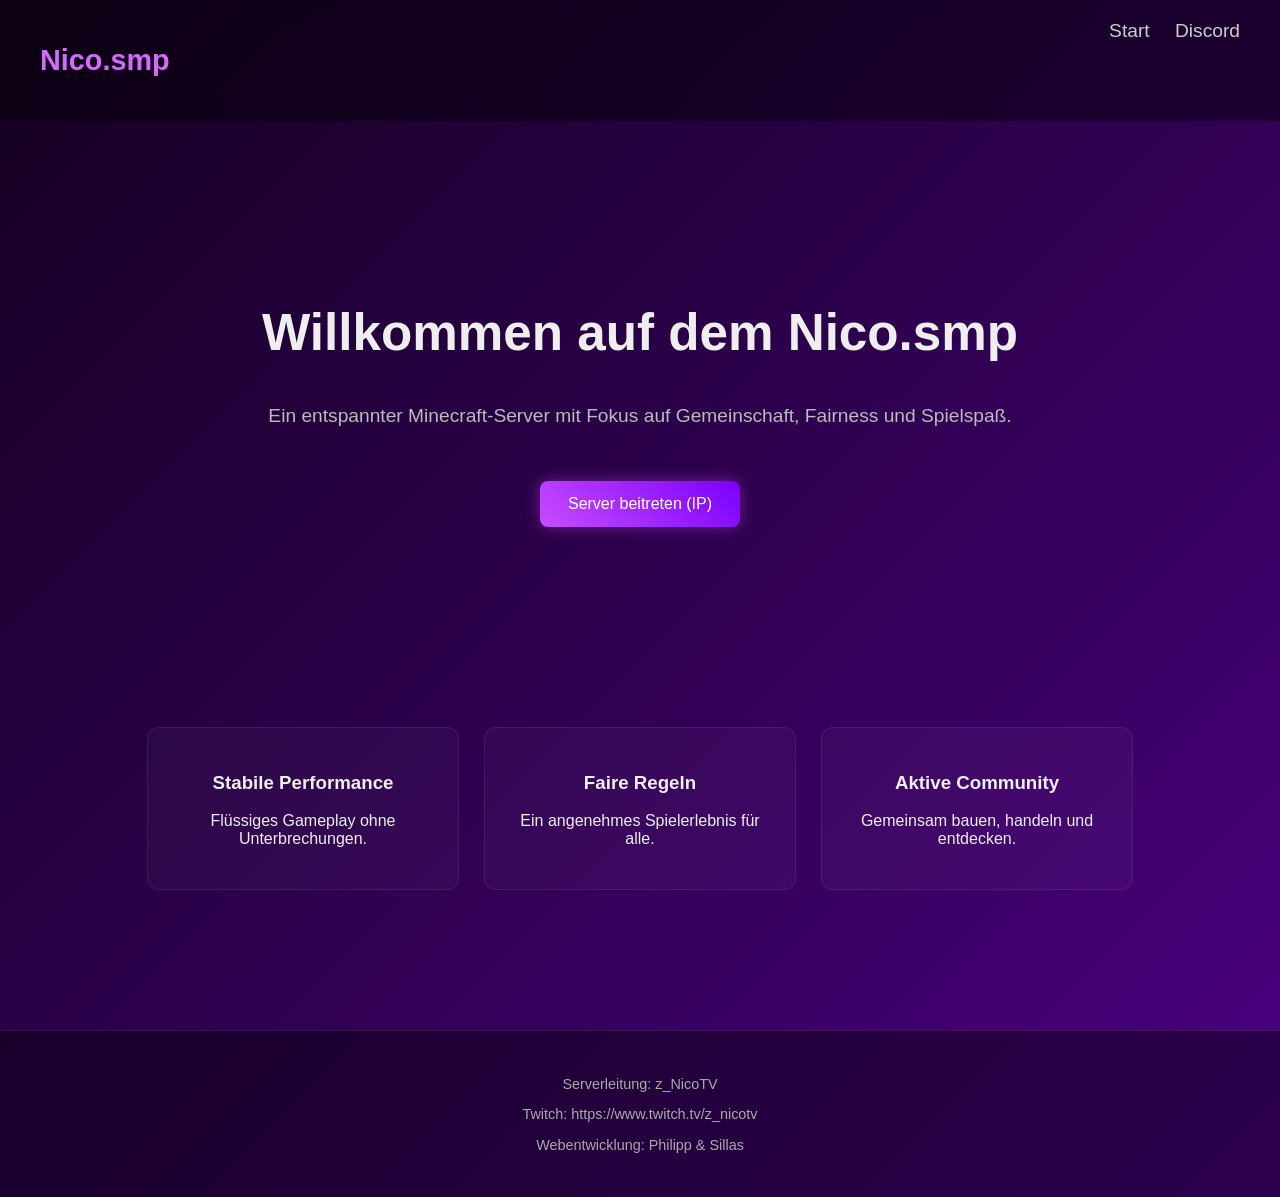
==== index.html @ d9cc16a6 "Rename Nicosmp.html to index.html" ====
<!DOCTYPE html>
<html lang="de">
<head>
<meta charset="UTF-8">
<meta name="viewport" content="width=device-width, initial-scale=1.0">
<title>Nico.smp</title>

<style>
body {
    margin: 0;
    font-family: 'Segoe UI', sans-serif;
    background: linear-gradient(135deg, #140020, #2e004f, #4b0082);
    color: #eee;
}

/* NAVBAR */
nav {
    display: flex;
    justify-content: space-between;
    padding: 20px 40px;
    background: rgba(0,0,0,0.4);
    backdrop-filter: blur(10px);
    font-size: larger;
}

nav h2 {
    color: #d46bff;
}

nav a {
    color: #ccc;
    text-decoration: none;
    margin-left: 20px;
    transition: 0.2s;
}

nav a:hover {
    color: white;
}

/* HERO */
.hero {
    text-align: center;
    padding: 140px 20px;
}

.hero h1 {
    font-size: 3.2em;
    font-weight: 600;
    opacity: 0;
    transform: translateY(-40px);
    animation: slideDown 1.2s ease forwards;
}

.hero p {
    margin-top: 20px;
    font-size: 1.2em;
    color: #bbb;
    opacity: 0;
    animation: fadeIn 1.8s ease forwards;
    animation-delay: 0.8s;
}

.btn {
    margin-top: 35px;
    padding: 14px 28px;
    border-radius: 8px;
    border: none;
    font-size: 1em;
    background: linear-gradient(45deg, #c84cff, #7a00ff);
    color: white;
    cursor: pointer;
    transition: 0.25s;
    box-shadow: 0 0 15px rgba(200, 76, 255, 0.4);
    opacity: 0;
    animation: fadeIn 2s ease forwards;
    animation-delay: 1.4s;
}

.btn:hover {
    transform: translateY(-2px);
    box-shadow: 0 0 25px rgba(200, 76, 255, 0.7);
}

/* FEATURES */
.features {
    display: flex;
    justify-content: center;
    flex-wrap: wrap;
    gap: 25px;
    padding: 60px 20px;
}

.card {
    background: rgba(255,255,255,0.03);
    border: 1px solid rgba(255,255,255,0.08);
    padding: 25px;
    border-radius: 12px;
    width: 260px;
    text-align: center;
    transition: 0.25s;
}

.card:hover {
    transform: translateY(-6px);
    border-color: rgba(200, 76, 255, 0.5);
}

/* FOOTER / IMPRESSUM */
footer {
    margin-top: 80px;
    padding: 30px;
    text-align: center;
    font-size: 0.9em;
    color: #aaa;
    background: rgba(0,0,0,0.4);
    border-top: 1px solid rgba(255,255,255,0.1);
}

/* ANIMATIONEN */
@keyframes slideDown {
    to {
        opacity: 1;
        transform: translateY(0);
    }
}

@keyframes fadeIn {
    to {
        opacity: 1;
    }
}
</style>
</head>

<body>

<nav>
    <h2>Nico.smp</h2>
    <div>
        <a href="#" onclick="location.reload()">Start</a>
        <a href="https://discord.gg/PnZwRT5c" target="_blank">Discord</a>
    </div>
</nav>

<section class="hero">
    <h1>Willkommen auf dem Nico.smp</h1>
    <p>Ein entspannter Minecraft-Server mit Fokus auf Gemeinschaft, Fairness und Spielspaß.</p>
    <button class="btn" onclick="copyIP()">Server beitreten (IP)</button>
</section>

<section class="features">
    <div class="card">
        <h3>Stabile Performance</h3>
        <p>Flüssiges Gameplay ohne Unterbrechungen.</p>
    </div>

    <div class="card">
        <h3>Faire Regeln</h3>
        <p>Ein angenehmes Spielerlebnis für alle.</p>
    </div>

    <div class="card">
        <h3>Aktive Community</h3>
        <p>Gemeinsam bauen, handeln und entdecken.</p>
    </div>
</section>

<footer>
    <p>Serverleitung: z_NicoTV</p>
    <p>Twitch: https://www.twitch.tv/z_nicotv</p>
    <p>Webentwicklung: Philipp & Sillas</p>
</footer>

<script>
function copyIP() {
    navigator.clipboard.writeText("deine.server.ip");
    alert("Server IP wurde kopiert!");
}
</script>

</body>
</html>
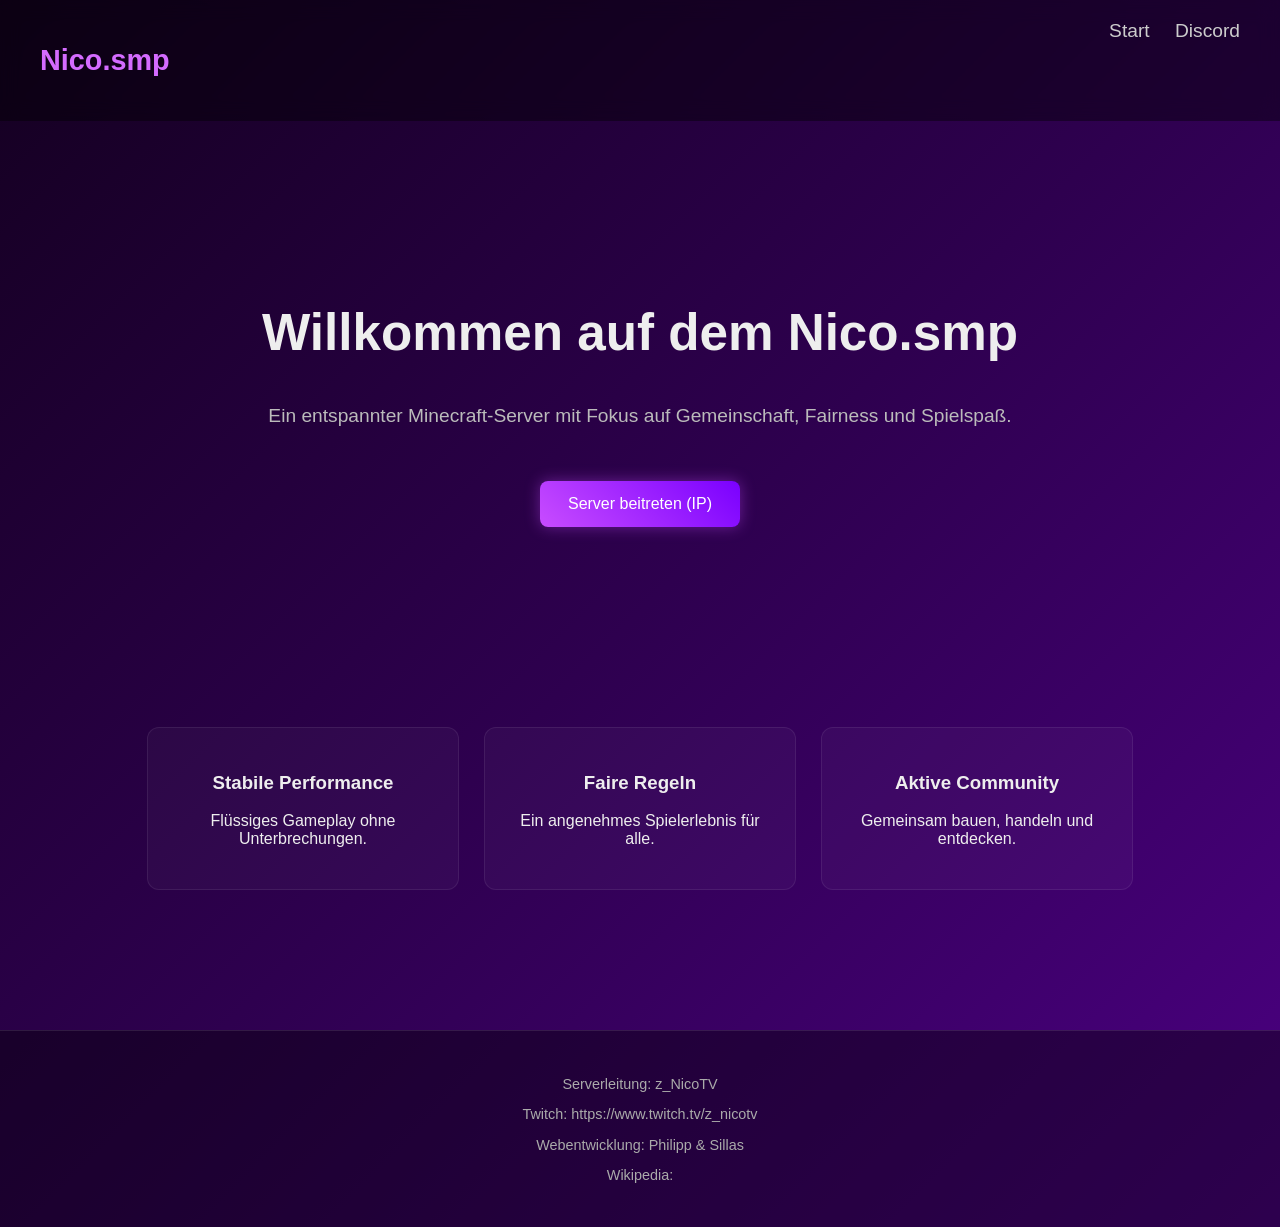
==== commit e7c4e048: "Update index.html" ====
--- a/index.html
+++ b/index.html
@@ -170,6 +170,7 @@
     <p>Serverleitung: z_NicoTV</p>
     <p>Twitch: https://www.twitch.tv/z_nicotv</p>
     <p>Webentwicklung: Philipp & Sillas</p>
+    <p>Wikipedia: </p>
 </footer>
 
 <script>
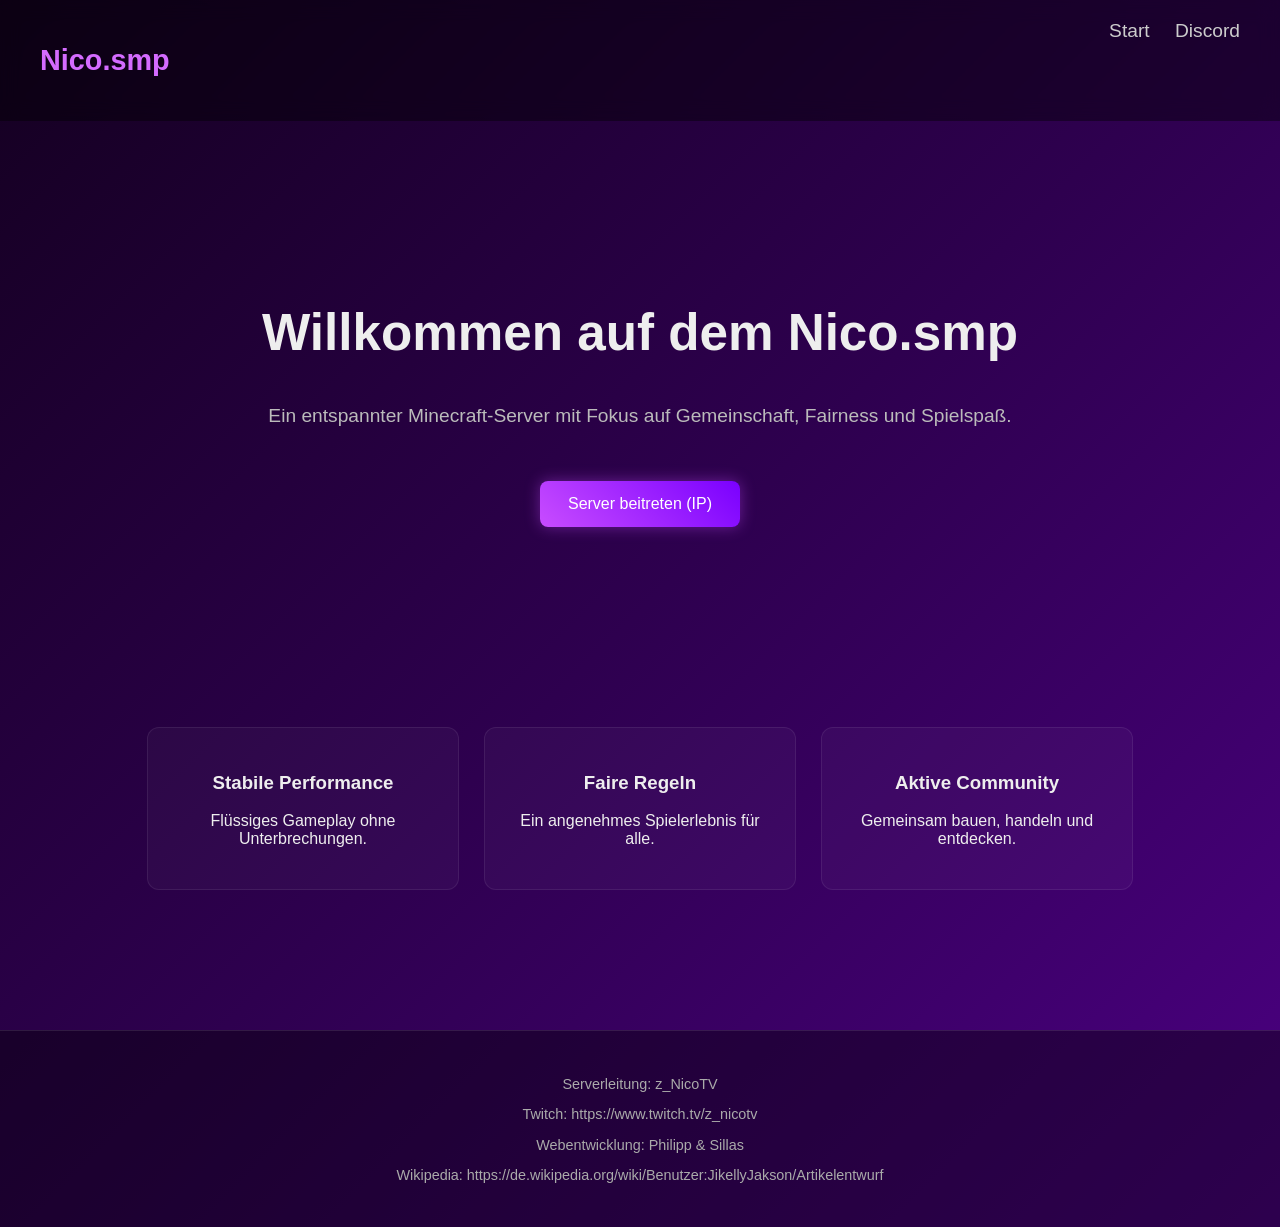
==== commit b581fe33: "Update index.html" ====
--- a/index.html
+++ b/index.html
@@ -170,7 +170,7 @@
     <p>Serverleitung: z_NicoTV</p>
     <p>Twitch: https://www.twitch.tv/z_nicotv</p>
     <p>Webentwicklung: Philipp & Sillas</p>
-    <p>Wikipedia: </p>
+    <p>Wikipedia: https://de.wikipedia.org/wiki/Benutzer:JikellyJakson/Artikelentwurf</p>
 </footer>
 
 <script>
